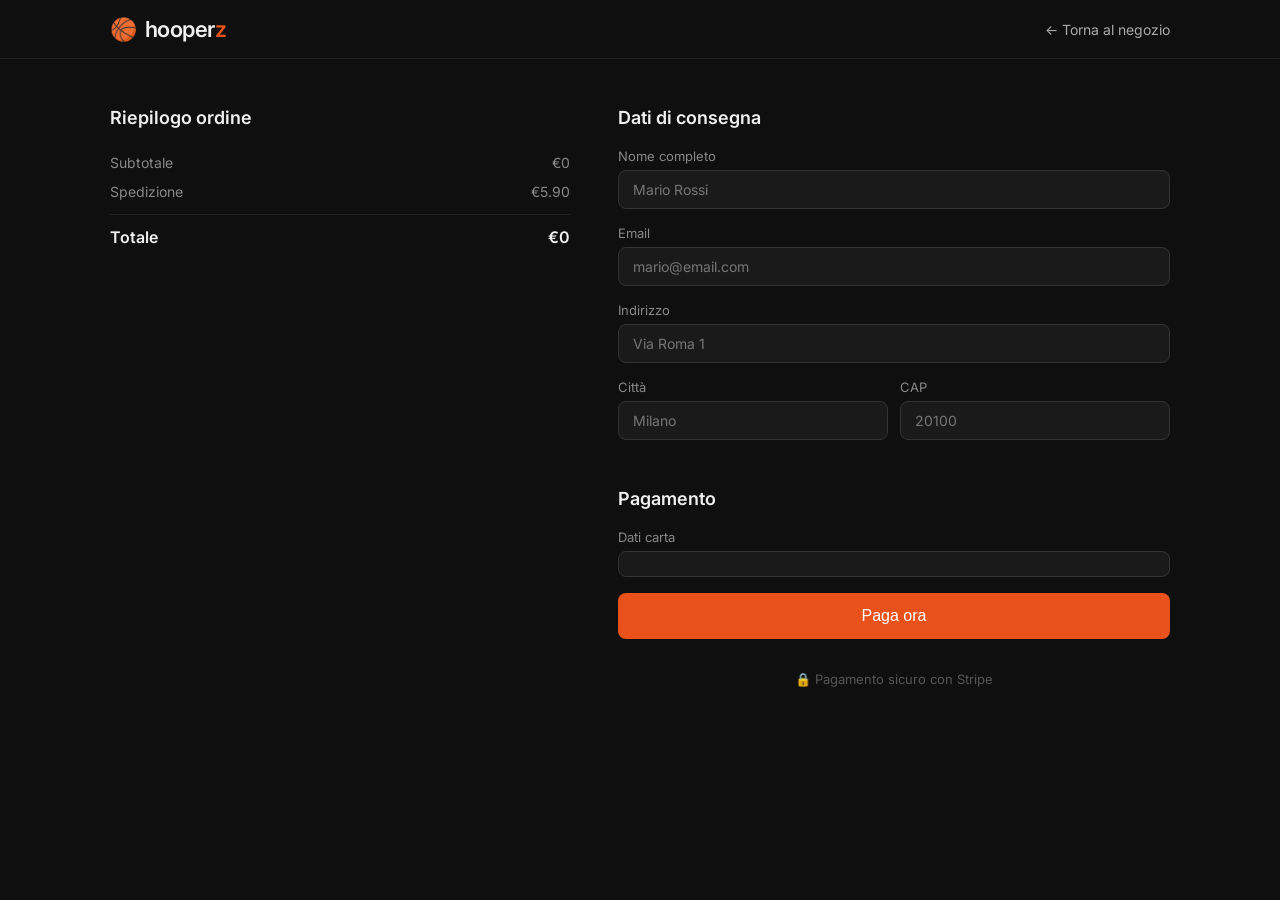
==== checkout.html @ 8887f62e "aggiunto checkout con Stripe" ====
<!DOCTYPE html>
<html lang="it">
<head>
  <meta charset="UTF-8">
  <meta name="viewport" content="width=device-width, initial-scale=1.0">
  <title>Hooperz — Checkout</title>
  <link rel="stylesheet" href="css/style.css">
  <link rel="preconnect" href="https://fonts.googleapis.com">
  <link href="https://fonts.googleapis.com/css2?family=Inter:wght@400;500;600&display=swap" rel="stylesheet">
  <script src="https://js.stripe.com/v3/"></script>
</head>
<body>

  <!-- HEADER -->
  <header class="header">
    <div class="container">
      <div class="logo">
        <span class="logo-ball">🏀</span>
        <span class="logo-name">hooper<span class="accent">z</span></span>
      </div>
      <nav class="nav">
        <a href="index.html">← Torna al negozio</a>
      </nav>
    </div>
  </header>

  <!-- CHECKOUT -->
  <section class="checkout-section">
    <div class="container">
      <div class="checkout-layout">

        <!-- RIEPILOGO ORDINE -->
        <div class="order-summary">
          <h2 class="checkout-title">Riepilogo ordine</h2>
          <div id="orderItems"></div>
          <div class="order-totals">
            <div class="order-row">
              <span>Subtotale</span>
              <span id="subtotal">€0</span>
            </div>
            <div class="order-row">
              <span>Spedizione</span>
              <span id="shipping">€5.90</span>
            </div>
            <div class="order-row order-total">
              <span>Totale</span>
              <span id="total">€0</span>
            </div>
          </div>
        </div>

        <!-- FORM PAGAMENTO -->
        <div class="payment-form">
          <h2 class="checkout-title">Dati di consegna</h2>

          <div class="form-group">
            <label>Nome completo</label>
            <input type="text" id="fullName" placeholder="Mario Rossi">
          </div>
          <div class="form-group">
            <label>Email</label>
            <input type="email" id="email" placeholder="mario@email.com">
          </div>
          <div class="form-group">
            <label>Indirizzo</label>
            <input type="text" id="address" placeholder="Via Roma 1">
          </div>
          <div class="form-row">
            <div class="form-group">
              <label>Città</label>
              <input type="text" id="city" placeholder="Milano">
            </div>
            <div class="form-group">
              <label>CAP</label>
              <input type="text" id="zip" placeholder="20100">
            </div>
          </div>

          <h2 class="checkout-title" style="margin-top:2rem">Pagamento</h2>
          <div class="form-group">
            <label>Dati carta</label>
            <div id="card-element"></div>
            <div id="card-errors" class="card-errors"></div>
          </div>

          <button class="btn-primary btn-large" id="payBtn">
            Paga ora
          </button>

          <p class="secure-note">🔒 Pagamento sicuro con Stripe</p>
        </div>

      </div>
    </div>
  </section>

  <script src="js/products.js"></script>
  <script src="js/checkout.js"></script>
</body>
</html>
---- css/style.css ----
* { box-sizing: border-box; margin: 0; padding: 0; }

body {
  font-family: 'Inter', sans-serif;
  background: #0f0f0f;
  color: #f0f0f0;
}

.container {
  max-width: 1100px;
  margin: 0 auto;
  padding: 0 1.25rem;
}

.accent { color: #E8521A; }

/* HEADER */
.header {
  position: sticky;
  top: 0;
  background: #0f0f0f;
  border-bottom: 1px solid #222;
  z-index: 100;
  padding: 1rem 0;
}
.header .container {
  display: flex;
  align-items: center;
  justify-content: space-between;
}
.logo {
  display: flex;
  align-items: center;
  gap: 8px;
  font-size: 22px;
  font-weight: 600;
  letter-spacing: -0.02em;
}
.nav a {
  color: #aaa;
  text-decoration: none;
  margin-left: 1.5rem;
  font-size: 14px;
  transition: color 0.15s;
}
.nav a:hover { color: #f0f0f0; }
.cart-btn {
  background: #1a1a1a;
  border: 1px solid #333;
  color: #f0f0f0;
  padding: 8px 16px;
  border-radius: 99px;
  cursor: pointer;
  font-size: 14px;
  transition: background 0.15s;
}
.cart-btn:hover { background: #222; }

/* HERO */
.hero {
  padding: 5rem 0 4rem;
  border-bottom: 1px solid #1a1a1a;
}
.hero h1 {
  font-size: clamp(2rem, 6vw, 3.5rem);
  font-weight: 600;
  line-height: 1.15;
  margin-bottom: 1rem;
}
.hero p {
  color: #888;
  font-size: 18px;
  margin-bottom: 2rem;
}
.btn-primary {
  display: inline-block;
  background: #E8521A;
  color: #fff;
  padding: 12px 28px;
  border-radius: 8px;
  text-decoration: none;
  font-weight: 500;
  font-size: 15px;
  border: none;
  cursor: pointer;
  transition: opacity 0.15s;
}
.btn-primary:hover { opacity: 0.88; }

/* FILTRI */
.filters-section {
  padding: 2rem 0 1rem;
}
.filters {
  display: flex;
  gap: 8px;
  flex-wrap: wrap;
}
.filter {
  padding: 6px 16px;
  border-radius: 99px;
  border: 1px solid #333;
  background: transparent;
  color: #888;
  cursor: pointer;
  font-size: 13px;
  font-family: 'Inter', sans-serif;
  transition: all 0.15s;
}
.filter:hover { color: #f0f0f0; border-color: #555; }
.filter.active {
  background: #E8521A;
  color: #fff;
  border-color: #E8521A;
}

/* GRIGLIA PRODOTTI */
.products-section { padding: 1.5rem 0 4rem; }
.grid {
  display: grid;
  grid-template-columns: repeat(auto-fill, minmax(220px, 1fr));
  gap: 16px;
}
.card {
  background: #1a1a1a;
  border: 1px solid #222;
  border-radius: 12px;
  overflow: hidden;
  transition: border-color 0.15s, transform 0.15s;
  cursor: pointer;
}
.card:hover {
  border-color: #444;
  transform: translateY(-2px);
}
.card-img {
  aspect-ratio: 1;
  overflow: hidden;
  background: #111;
  display: flex;
  align-items: center;
  justify-content: center;
}
.card-img img {
  width: 100%;
  height: 100%;
  object-fit: cover;
  transition: transform 0.3s;
}
.card:hover .card-img img { transform: scale(1.04); }
.card-body { padding: 12px 14px 14px; }
.card-tag {
  font-size: 11px;
  color: #666;
  text-transform: uppercase;
  letter-spacing: 0.05em;
  font-weight: 500;
}
.card-name {
  font-size: 15px;
  font-weight: 500;
  color: #f0f0f0;
  margin: 4px 0 10px;
}

/* COLORI */
.swatches { display: flex; gap: 5px; margin-bottom: 10px; }
.swatch {
  width: 18px; height: 18px;
  border-radius: 50%;
  border: 2px solid transparent;
  cursor: pointer;
  transition: transform 0.1s;
}
.swatch:hover { transform: scale(1.2); }
.swatch.active { border-color: #fff; }

/* TAGLIE */
.sizes { display: flex; gap: 4px; margin-bottom: 12px; flex-wrap: wrap; }
.size {
  padding: 4px 8px;
  font-size: 11px;
  border-radius: 4px;
  border: 1px solid #333;
  background: transparent;
  color: #888;
  cursor: pointer;
  font-family: 'Inter', sans-serif;
  transition: all 0.1s;
}
.size:hover { border-color: #E8521A; color: #E8521A; }
.size.active { background: #E8521A; color: #fff; border-color: #E8521A; }

/* FOOTER CARD */
.card-footer {
  display: flex;
  align-items: center;
  justify-content: space-between;
}
.price { font-size: 17px; font-weight: 600; }
.add-to-cart {
  padding: 7px 14px;
  background: #E8521A;
  color: #fff;
  border: none;
  border-radius: 6px;
  font-size: 13px;
  cursor: pointer;
  font-family: 'Inter', sans-serif;
  transition: opacity 0.15s;
}
.add-to-cart:hover { opacity: 0.85; }

/* CARRELLO DRAWER */
.cart-overlay {
  display: none;
  position: fixed;
  inset: 0;
  background: rgba(0,0,0,0.6);
  z-index: 200;
}
.cart-overlay.open { display: block; }
.cart-drawer {
  position: fixed;
  right: 0; top: 0; bottom: 0;
  width: min(360px, 100%);
  background: #111;
  border-left: 1px solid #222;
  z-index: 201;
  display: flex;
  flex-direction: column;
  transform: translateX(100%);
  transition: transform 0.25s ease;
}
.cart-drawer.open { transform: translateX(0); }
.cart-header {
  padding: 1.25rem;
  border-bottom: 1px solid #222;
  display: flex;
  align-items: center;
  justify-content: space-between;
}
.cart-header h2 { font-size: 16px; font-weight: 500; }
.cart-header button {
  background: none;
  border: none;
  color: #888;
  font-size: 20px;
  cursor: pointer;
}
.cart-items {
  flex: 1;
  overflow-y: auto;
  padding: 1rem 1.25rem;
}
.cart-empty { color: #555; font-size: 14px; text-align: center; padding: 2rem 0; }
.cart-item {
  display: flex;
  gap: 12px;
  align-items: center;
  padding: 10px 0;
  border-bottom: 1px solid #1a1a1a;
}
.cart-item img {
  width: 52px; height: 52px;
  object-fit: cover;
  border-radius: 6px;
  background: #1a1a1a;
}
.cart-item-info { flex: 1; }
.cart-item-name { font-size: 13px; font-weight: 500; }
.cart-item-detail { font-size: 12px; color: #666; margin-top: 2px; }
.cart-item-price { font-size: 14px; font-weight: 500; }
.cart-footer {
  padding: 1.25rem;
  border-top: 1px solid #222;
}
.cart-total {
  font-size: 15px;
  margin-bottom: 12px;
  display: flex;
  justify-content: space-between;
}

/* FOOTER PAGINA */
.footer {
  border-top: 1px solid #1a1a1a;
  padding: 2.5rem 0;
  color: #555;
  font-size: 14px;
}
.footer .logo { margin-bottom: 8px; }
/* PAGINA PRODOTTO */
.product-detail { padding: 3rem 0 5rem; }
.product-layout {
  display: grid;
  grid-template-columns: 1fr 1fr;
  gap: 3rem;
  align-items: start;
}
@media (max-width: 700px) {
  .product-layout { grid-template-columns: 1fr; }
}
.product-main-img {
  border-radius: 12px;
  overflow: hidden;
  background: #1a1a1a;
  aspect-ratio: 1;
}
.product-main-img img {
  width: 100%;
  height: 100%;
  object-fit: cover;
}
.product-tag {
  font-size: 12px;
  color: #666;
  text-transform: uppercase;
  letter-spacing: 0.05em;
  font-weight: 500;
  margin-bottom: 8px;
}
.product-name {
  font-size: 28px;
  font-weight: 600;
  margin-bottom: 12px;
  line-height: 1.2;
}
.product-price {
  font-size: 24px;
  font-weight: 600;
  color: #E8521A;
  margin-bottom: 24px;
}
.product-section { margin-bottom: 20px; }
.section-label {
  font-size: 13px;
  color: #888;
  margin-bottom: 8px;
  font-weight: 500;
}
.product-desc {
  font-size: 14px;
  color: #888;
  line-height: 1.6;
}
.btn-large {
  width: 100%;
  padding: 14px;
  font-size: 16px;
  margin-bottom: 20px;
  text-align: center;
}
.product-meta {
  display: flex;
  flex-direction: column;
  gap: 8px;
  font-size: 13px;
  color: #555;
}
/* CHECKOUT */
.checkout-section { padding: 3rem 0 5rem; }
.checkout-layout {
  display: grid;
  grid-template-columns: 1fr 1.2fr;
  gap: 3rem;
  align-items: start;
}
@media (max-width: 700px) {
  .checkout-layout { grid-template-columns: 1fr; }
}
.checkout-title {
  font-size: 18px;
  font-weight: 600;
  margin-bottom: 1.25rem;
}
.order-item {
  display: flex;
  align-items: center;
  gap: 12px;
  padding: 10px 0;
  border-bottom: 1px solid #1a1a1a;
}
.order-item img {
  width: 52px;
  height: 52px;
  object-fit: cover;
  border-radius: 6px;
  background: #1a1a1a;
}
.order-item-info { flex: 1; }
.order-item-name { font-size: 13px; font-weight: 500; }
.order-item-detail { font-size: 12px; color: #666; margin-top: 2px; }
.order-item-price { font-size: 14px; font-weight: 500; }
.order-totals { margin-top: 1rem; }
.order-row {
  display: flex;
  justify-content: space-between;
  font-size: 14px;
  color: #888;
  padding: 6px 0;
}
.order-total {
  font-size: 16px;
  font-weight: 600;
  color: #f0f0f0;
  border-top: 1px solid #222;
  margin-top: 8px;
  padding-top: 12px;
}
.form-group { margin-bottom: 16px; }
.form-group label {
  display: block;
  font-size: 13px;
  color: #888;
  margin-bottom: 6px;
}
.form-group input {
  width: 100%;
  padding: 10px 14px;
  background: #1a1a1a;
  border: 1px solid #333;
  border-radius: 8px;
  color: #f0f0f0;
  font-size: 14px;
  font-family: 'Inter', sans-serif;
  outline: none;
  transition: border-color 0.15s;
}
.form-group input:focus { border-color: #E8521A; }
.form-row {
  display: grid;
  grid-template-columns: 1fr 1fr;
  gap: 12px;
}
#card-element {
  padding: 12px 14px;
  background: #1a1a1a;
  border: 1px solid #333;
  border-radius: 8px;
}
.card-errors {
  color: #E8521A;
  font-size: 13px;
  margin-top: 6px;
}
.secure-note {
  text-align: center;
  font-size: 13px;
  color: #555;
  margin-top: 12px;
}
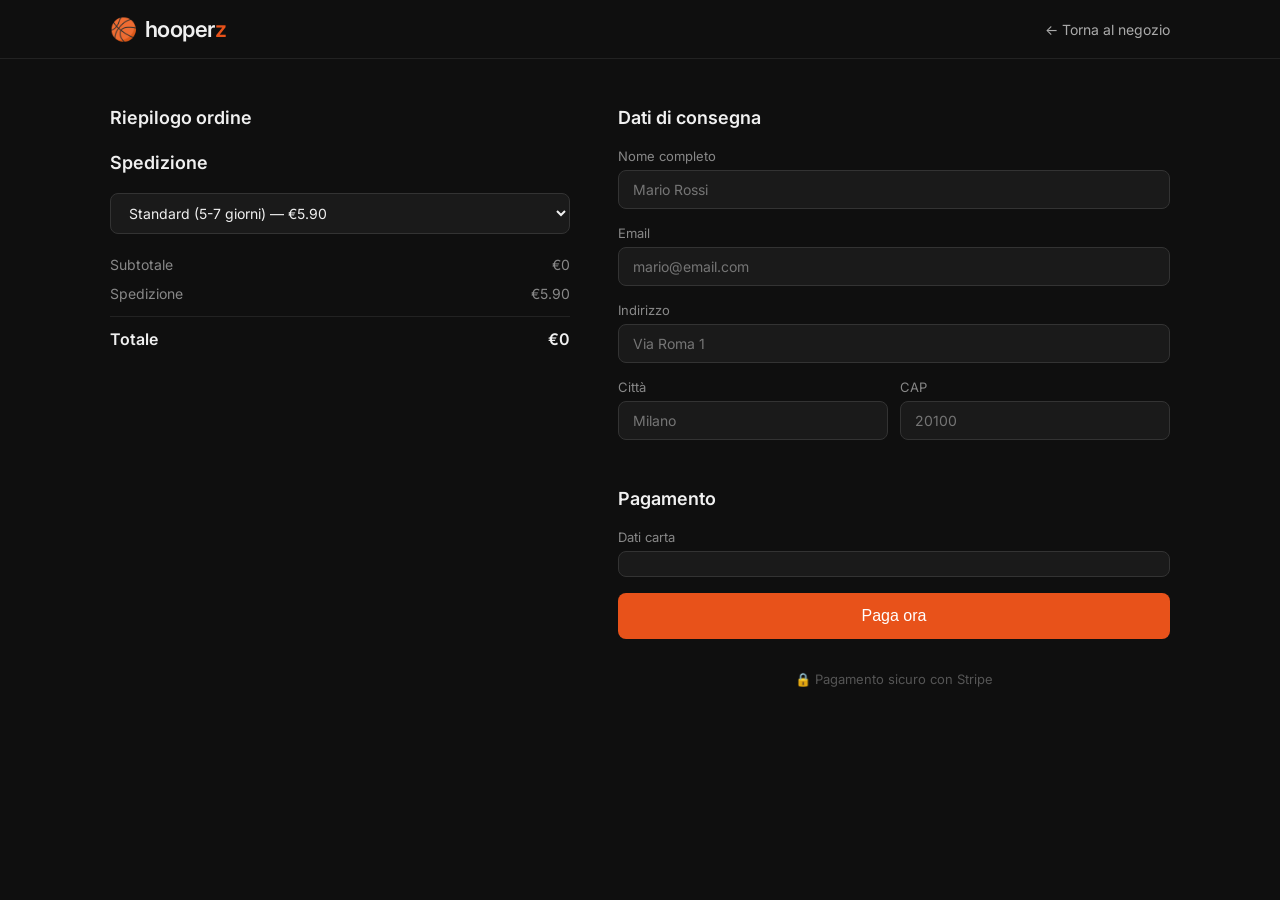
==== commit 1dbf71fd: "descrizione di cosa hai fatto" ====
--- a/checkout.html
+++ b/checkout.html
@@ -33,6 +33,17 @@
         <div class="order-summary">
           <h2 class="checkout-title">Riepilogo ordine</h2>
           <div id="orderItems"></div>
+
+          <p id="freeshippingBanner" class="freeshipping-banner"></p>
+
+          <h2 class="checkout-title" style="margin-top:1.5rem">Spedizione</h2>
+          <div class="shipping-options">
+            <select id="shippingOptions" class="shipping-select">
+              <option value="standard">Standard (5-7 giorni) — €5.90</option>
+              <option value="express">Express (1-2 giorni) — €12.90</option>
+            </select>
+          </div>
+
           <div class="order-totals">
             <div class="order-row">
               <span>Subtotale</span>
@@ -40,7 +51,7 @@
             </div>
             <div class="order-row">
               <span>Spedizione</span>
-              <span id="shipping">€5.90</span>
+              <span id="shippingCost">€5.90</span>
             </div>
             <div class="order-row order-total">
               <span>Totale</span>
--- a/css/style.css
+++ b/css/style.css
@@ -449,4 +449,25 @@
   font-size: 13px;
   color: #555;
   margin-top: 12px;
-}+}
+/* SPEDIZIONE */
+.freeshipping-banner {
+  font-size: 13px;
+  margin: 12px 0;
+}
+.shipping-options {
+  margin-bottom: 1rem;
+}
+.shipping-select {
+  width: 100%;
+  padding: 10px 14px;
+  background: #1a1a1a;
+  border: 1px solid #333;
+  border-radius: 8px;
+  color: #f0f0f0;
+  font-size: 14px;
+  font-family: 'Inter', sans-serif;
+  outline: none;
+  cursor: pointer;
+}
+.shipping-select:focus { border-color: #E8521A; }
